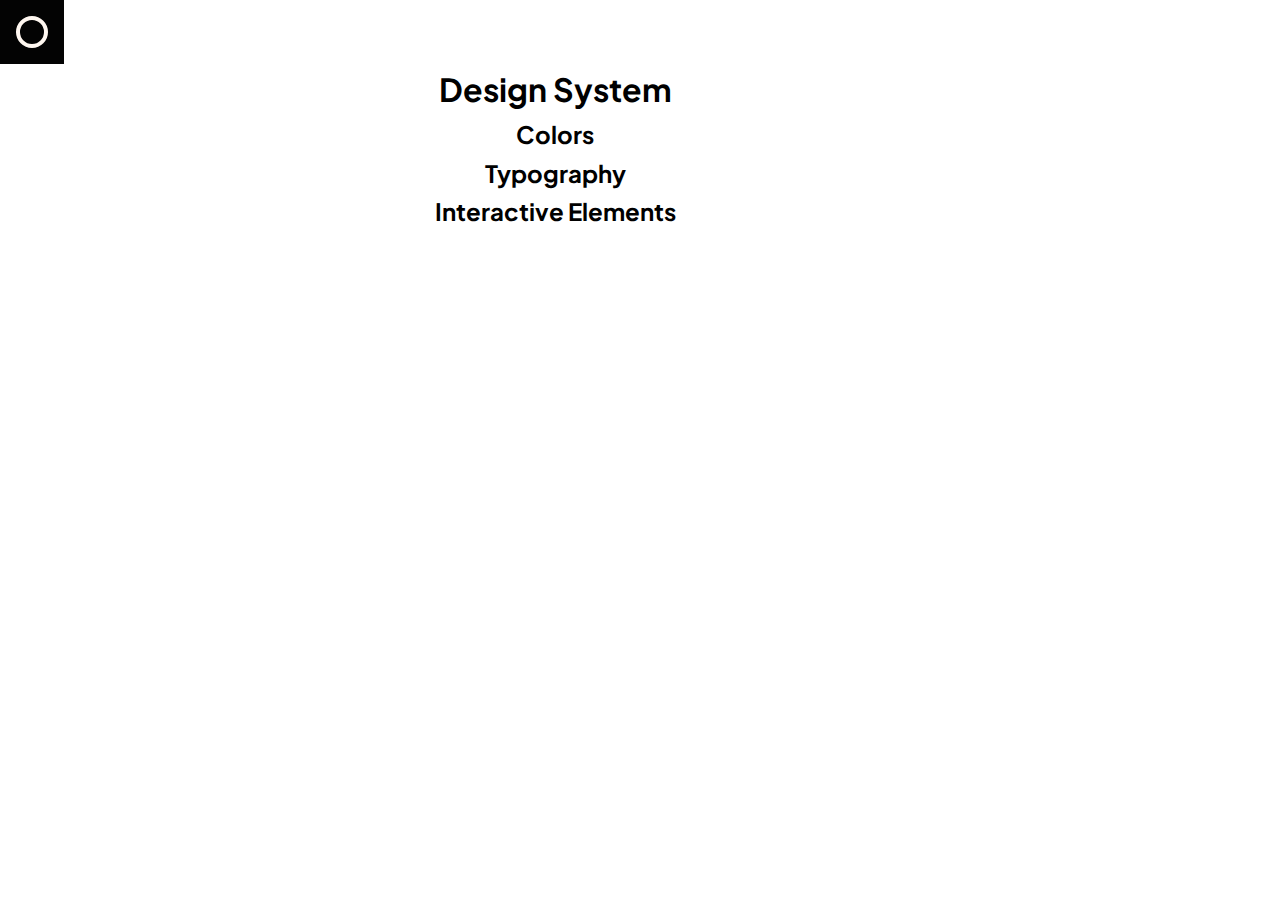
==== design-system.html @ c3f362d5 "Add design system file, beging general styles and typography" ====
<!DOCTYPE html>
<html lang="en">
<head>
  <meta charset="UTF-8">
  <meta http-equiv="X-UA-Compatible" content="IE=edge">
  <meta name="viewport" content="width=device-width, initial-scale=1.0">
  <title>Design System | Single Page Portfolio</title>
  <link rel="preconnect" href="https://fonts.googleapis.com">
  <link rel="preconnect" href="https://fonts.gstatic.com" crossorigin>
  <link href="https://fonts.googleapis.com/css2?family=Plus+Jakarta+Sans:wght@500;700&display=swap" rel="stylesheet"> 
  <link rel="stylesheet" href="./css/styles.css">
</head>
<body>
  <header>
    <div class="wrapper">
      <img src="./assets/logo.svg" alt="logo" class="logo">
      <h1>Design System</h1>
    </div>
  </header>

  <main>
    <div class="wrapper">
      <section>
        <h2>Colors</h2>
        <div class="colors-grid">
          <div class="color"></div>
          <div class="color"></div>
          <div class="color"></div>
          <div class="color"></div>
          <div class="color"></div>
          <div class="color"></div>
          <div class="color"></div>
          <div class="color"></div>
          <div class="color"></div>
        </div>
      </section>

      <section>
        <h2>Typography</h2>
        <div class="typography">

        </div>
      </section>

      <section>
        <h2>Interactive Elements</h2>
        <div class="interactive-grid">
          <div class="button-type"></div>
          <div class="button-type"></div>
          <div class="button-type"></div>
        </div>
      </section>

    </div>

  </main>
  
</body>
</html>
---- css/styles.css ----
/* Custom properties */
:root {
  /* fonts */
  /* font-family: 'Plus Jakarta Sans', sans-serif; */
  --ff-sans: 'Plus Jakarta Sans', sans-serif;
  /* font sizes */
  --fs-700: 5.5rem;
  --fs-650: 4rem;
  --fs-600: 2.5rem;
  --fs-550: 2rem;
  --fs-500: 1.25rem;
  /* 56px - h1 desktop */
  /* 44px - h1 tablet */
  /* 40px - h2 desktop */
  /* 36px - h1 mobile */
  /* 32px - h2 tablet */
  /* 26px - h2 mobile */
  /* 24px - service cards - mobile/tablet/desktop */
  /* body (18px, tablet/desktop */
  --fs-450: 1.125rem;
  /* body (16px, mobile) */
  --fs-400: 1rem;
  /* 14px - buttons - mobile */
  /* font weights */
  --fw-700: 700;
  --fw-500: 500;

  /* colors */
  --clr-aqua: #66E2DC;
  --clr-orange: #FA7453;
  --clr-yellow: #FFB964;
  --clr-soft-white: #FCFAF9;
  --clr-black: #191826;
}

/*
  ************* RESET *****************************
  Josh's Custom CSS Reset
  https://www.joshwcomeau.com/css/custom-css-reset/
  *************************************************
*/
*,
*::before,
*::after {
  box-sizing: border-box;
}
* {
  margin: 0;
}
html,
body {
  height: 100%;
}
body {
  line-height: 1.5;
  -webkit-font-smoothing: antialiased;
}
img,
picture,
video,
canvas,
svg {
  display: block;
  max-width: 100%;
}
input,
button,
textarea,
select {
  font: inherit;
}
p,
h1,
h2,
h3,
h4,
h5,
h6 {
  overflow-wrap: break-word;
}
#root,
#__next {
  isolation: isolate;
}

/* Utility Classes */
.grid {
  display: grid;
}

.flex {
  display: flex;
}

.wrapper {
  max-width: 1110px;
}
/* for screen-readers only */
.sr-only {
  position: absolute;
  width: 1px;
  height: 1px;
  padding: 0;
  margin: -1px;
  overflow: hidden;
  clip: rect(0, 0, 0, 0);
  white-space: nowrap;
  border: 0;
}

/* General Styles */
body {
  min-height: 100vh;
  display: grid;
  grid-template-rows: auto 1fr auto;
  font-family: var(--ff-sans);
  font-size: var(--fs-400);
  font-weight: var(--fw-500);
  line-height: 1.6;
  text-align: center;

  background-color: var(--clr-white);
  color: var(--clr-dark-body);
}
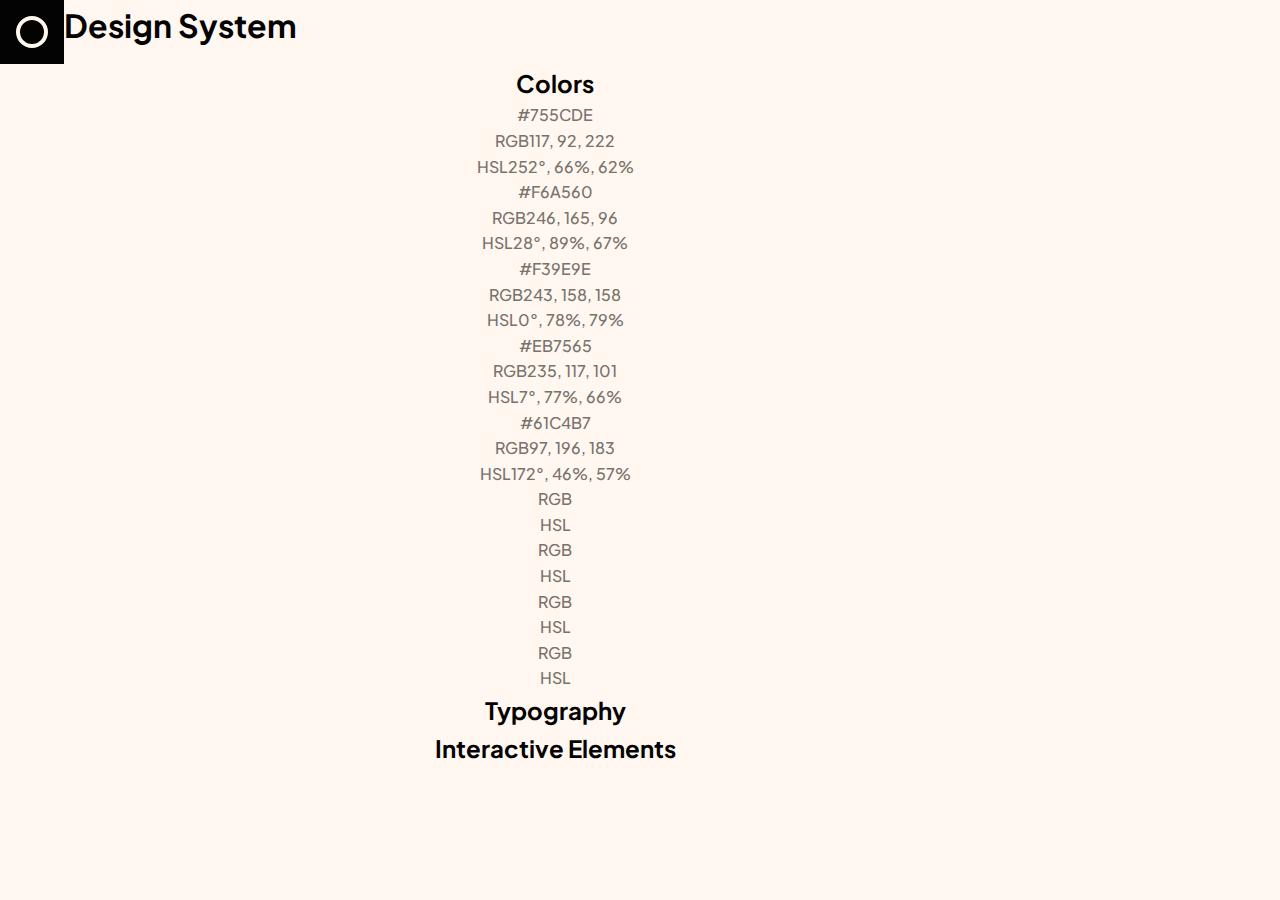
==== commit 40080e51: "Add additional custom properties, design system markup" ====
--- a/design-system.html
+++ b/design-system.html
@@ -12,26 +12,89 @@
 </head>
 <body>
   <header>
-    <div class="wrapper">
+    <div class="container flex">
       <img src="./assets/logo.svg" alt="logo" class="logo">
       <h1>Design System</h1>
     </div>
   </header>
 
   <main>
-    <div class="wrapper">
+    <div class="container">
+
       <section>
         <h2>Colors</h2>
-        <div class="colors-grid">
-          <div class="color"></div>
-          <div class="color"></div>
-          <div class="color"></div>
-          <div class="color"></div>
-          <div class="color"></div>
-          <div class="color"></div>
-          <div class="color"></div>
-          <div class="color"></div>
-          <div class="color"></div>
+
+        <div class="colors-grid grid">
+
+          <div class="color">
+            <div class="color-block blug-bg">#755CDE</div>
+            <div class="color-alt-formats">
+              <p><span>RGB</span><span>117, 92, 222</span></p>
+              <p><span>HSL</span><span></span>252°, 66%, 62%</p>
+            </div>
+          </div>
+          <div class="color">
+            <div class="color-block yellow-bg">#F6A560</div>
+            <div class="color-alt-formats">
+              <p><span>RGB</span><span>246, 165, 96</span></p>
+              <p><span>HSL</span><span>28°, 89%, 67%</span></p>
+            </div>
+          </div>
+          <div class="color">
+            <div class="color-block pink-bg">#F39E9E</div>
+            <div class="color-alt-formats">
+              <p><span>RGB</span><span>243, 158, 158</span></p>
+              <p><span>HSL</span><span>0°, 78%, 79%</span></p>
+            </div>
+          </div>
+          <div class="color">
+            <div class="color-block red-bg">#EB7565</div>
+            <div class="color-alt-formats">
+              <p><span>RGB</span><span>235, 117, 101</span></p>
+              <p><span>HSL</span><span>7°, 77%, 66%</span></p>
+            </div>
+          </div>
+          <!-- Cyan -->
+          <div class="color">
+            <div class="color-block cyan-bg">#61C4B7</div>
+            <div class="color-alt-formats">
+              <p><span>RGB</span><span>97, 196, 183</span></p>
+              <p><span>HSL</span><span>172°, 46%, 57%</span></p>
+            </div>
+          </div>
+          <!-- Purple -->
+          <div class="color">
+            <div class="color-block purple-bg"></div>
+            <div class="color-alt-formats">
+              <p><span>RGB</span><span></span></p>
+              <p><span>HSL</span><span></span></p>
+            </div>
+          </div>
+          <!-- Black -->
+          <div class="color black-bg">
+            <div class="color-block black-bg"></div>
+            <div class="color-alt-formats">
+              <p><span>RGB</span><span></span></p>
+              <p><span>HSL</span><span></span></p>
+            </div>
+          </div>
+          <!-- Brown -->
+          <div class="color">
+            <div class="color-block brown-bg"></div>
+            <div class="color-alt-formats">
+              <p><span>RGB</span><span></span></p>
+              <p><span>HSL</span><span></span></p>
+            </div>
+          </div>
+          <!-- Cream -->
+          <div class="color">
+            <div class="color-block cream-bg"></div>
+            <div class="color-alt-formats">
+              <p><span>RGB</span><span></span></p>
+              <p><span>HSL</span><span></span></p>
+            </div>
+          </div>
+
         </div>
       </section>
 
--- a/css/styles.css
+++ b/css/styles.css
@@ -2,36 +2,46 @@
 :root {
   /* fonts */
   /* font-family: 'Plus Jakarta Sans', sans-serif; */
-  --ff-sans: 'Plus Jakarta Sans', sans-serif;
-  /* font sizes */
-  --fs-700: 5.5rem;
-  --fs-650: 4rem;
-  --fs-600: 2.5rem;
-  --fs-550: 2rem;
-  --fs-500: 1.25rem;
-  /* 56px - h1 desktop */
-  /* 44px - h1 tablet */
-  /* 40px - h2 desktop */
-  /* 36px - h1 mobile */
-  /* 32px - h2 tablet */
-  /* 26px - h2 mobile */
-  /* 24px - service cards - mobile/tablet/desktop */
+  --ff-sans: 'Plus Jakarta Sans', Arial, sans-serif;
+  /* font sizes *****************/
+  /* ************************** */
+  /* 56px / 3.5rem - h1 desktop */
+  --fs-800: 3.5rem;
+  /* 44px / 2.75rem - h1 tablet */
+  --fs-750: 2.75rem;
+  /* 40px / 2.5rem - h2 desktop */
+  --fs-700: 2.5rem;
+  /* 36px / 2.25rem - h1 mobile */
+  --fs-650: 2.25rem;
+  /* 32px / 2rem - h2 tablet */
+  --fs-600: 2rem;
+  /* 26px / 1.625rem - h2 mobile */
+  --fs-550: 1.625rem;
+  /* 24px / 1.5rem - service cards - mobile/tablet/desktop */
+  --fs-500: 1.5rem;
   /* body (18px, tablet/desktop */
   --fs-450: 1.125rem;
   /* body (16px, mobile) */
   --fs-400: 1rem;
   /* 14px - buttons - mobile */
+
   /* font weights */
   --fw-700: 700;
   --fw-500: 500;
 
   /* colors */
-  --clr-aqua: #66E2DC;
-  --clr-orange: #FA7453;
-  --clr-yellow: #FFB964;
-  --clr-soft-white: #FCFAF9;
-  --clr-black: #191826;
+  --clr-galactic-blue: hsla(252, 66%, 62%, 1);
+  --clr-summer-yellow: hsla(28, 89%, 67%, 1);
+  --clr-pink: hsla(0, 79%, 79%, 1);
+  --clr-light-red: hsla(7, 77%, 66%, 1);
+  --clr-cyan: hsla(172, 46%, 57%, 1);
+  --clr-dark-purple: hsl(314, 46%, 23%, 1);
+  --clr-black: hsla(0, 0%, 1%, 1);
+  --clr-medium-brown: hsla(30, 5%, 45%, 1);
+  --clr-light-cream: hsla(30, 100%, 97%, 1);
 }
+
+
 
 /*
   ************* RESET *****************************
@@ -92,9 +102,26 @@
   display: flex;
 }
 
-.wrapper {
+.container {
   max-width: 1110px;
 }
+
+/* color backgrounds */
+.blue-bg { background: var(--clr-galactic-blue); }
+.yellow-bg { background: var(--clr-); }
+.pink-bg { background: var(--clr-); }
+.red-bg { background: var(--clr-); }
+.cyan-bg { background: var(--clr-); }
+.purple-bg { background: var(--clr-); }
+.black-bg { background: var(--clr-); }
+.brown-bg { background: var(--clr-); }
+.cream-bg { 
+  background: var(--clr-); 
+  color: var(--clr-medium-brown);
+}
+
+
+
 /* for screen-readers only */
 .sr-only {
   position: absolute;
@@ -119,6 +146,13 @@
   line-height: 1.6;
   text-align: center;
 
-  background-color: var(--clr-white);
-  color: var(--clr-dark-body);
-}+  background-color: var(--clr-light-cream);
+  color: var(--clr-medium-brown);
+}
+
+h1, h2, h3 {
+  color: var(--clr-black);
+}
+
+
+/* Design System-specific Styles */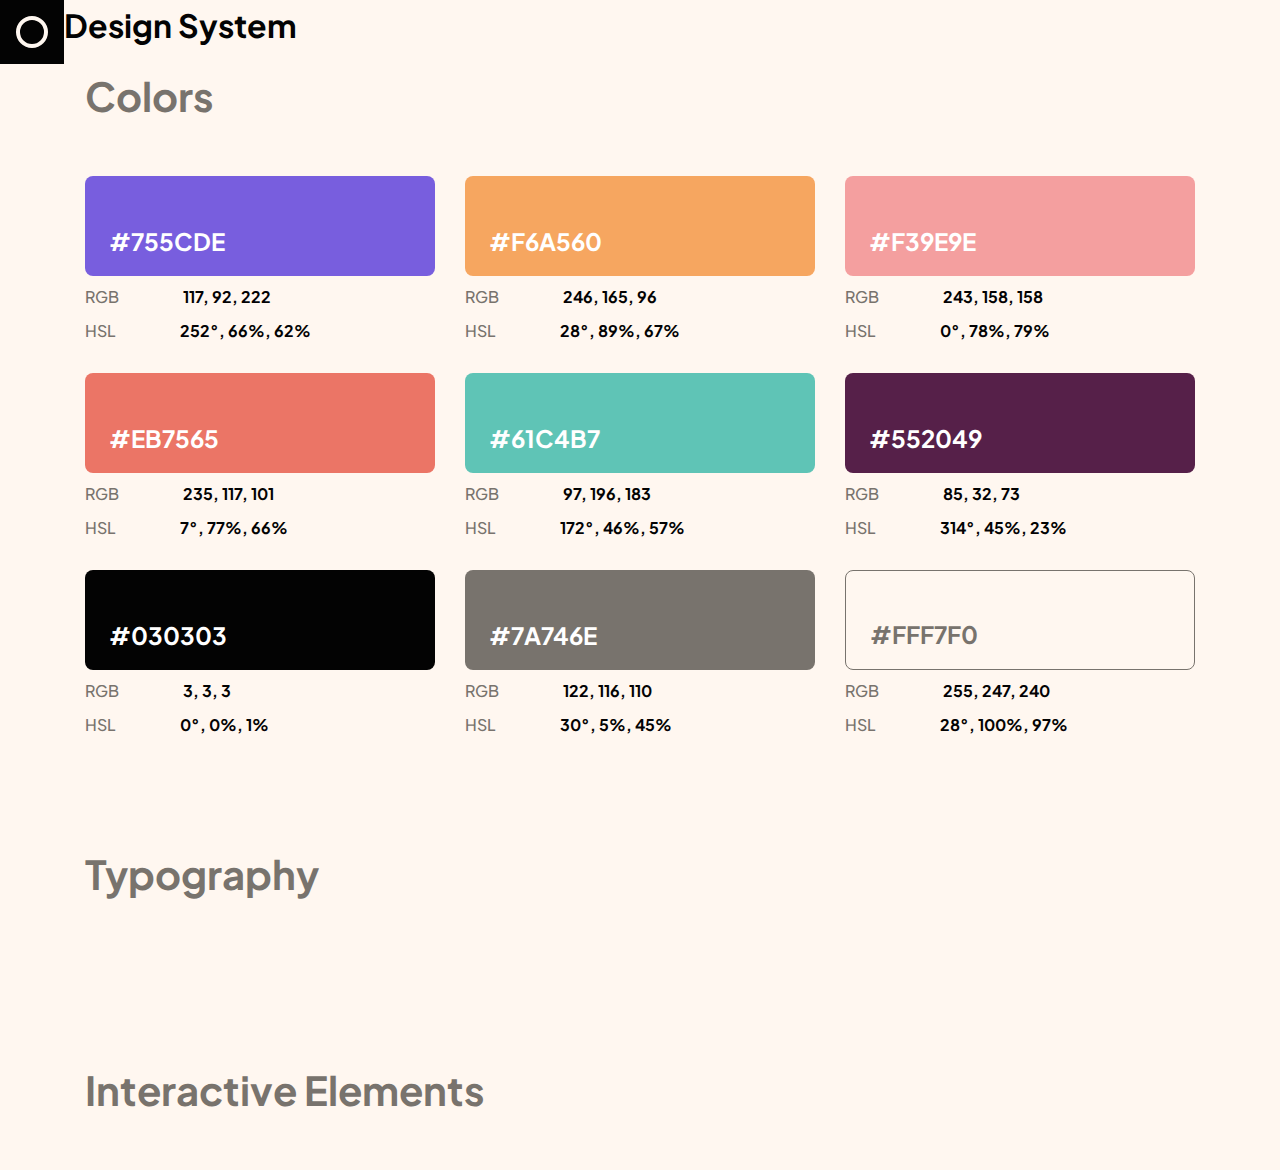
==== commit 2696d3f0: "Add colors section and styles to design system" ====
--- a/design-system.html
+++ b/design-system.html
@@ -19,7 +19,7 @@
   </header>
 
   <main>
-    <div class="container">
+    <div class="container design-container grid">
 
       <section>
         <h2>Colors</h2>
@@ -27,71 +27,89 @@
         <div class="colors-grid grid">
 
           <div class="color">
-            <div class="color-block blug-bg">#755CDE</div>
+            <div class="color-block blue-bg white-text fs-500 fw-700">
+              <span>#755CDE</span>
+            </div>
             <div class="color-alt-formats">
-              <p><span>RGB</span><span>117, 92, 222</span></p>
-              <p><span>HSL</span><span></span>252°, 66%, 62%</p>
+              <p><span class="clr-format brown-text">RGB</span><span class="black-text fw-700">117, 92, 222</span></p>
+              <p><span class="clr-format brown-text">HSL</span><span  class="black-text fw-700">252°, 66%, 62%</span></p>
             </div>
           </div>
           <div class="color">
-            <div class="color-block yellow-bg">#F6A560</div>
+            <div class="color-block yellow-bg white-text fs-500 fw-700">
+              <span>#F6A560</span>
+            </div>
             <div class="color-alt-formats">
-              <p><span>RGB</span><span>246, 165, 96</span></p>
-              <p><span>HSL</span><span>28°, 89%, 67%</span></p>
+              <p><span class="clr-format brown-text">RGB</span><span class="black-text fw-700">246, 165, 96</span></p>
+              <p><span class="clr-format brown-text">HSL</span><span class="black-text fw-700">28°, 89%, 67%</span></p>
             </div>
           </div>
           <div class="color">
-            <div class="color-block pink-bg">#F39E9E</div>
+            <div class="color-block pink-bg white-text fs-500 fw-700">
+              <span>#F39E9E</span>
+            </div>
             <div class="color-alt-formats">
-              <p><span>RGB</span><span>243, 158, 158</span></p>
-              <p><span>HSL</span><span>0°, 78%, 79%</span></p>
+              <p><span class="clr-format brown-text">RGB</span><span class="black-text fw-700">243, 158, 158</span></p>
+              <p><span class="clr-format brown-text">HSL</span><span class="black-text fw-700">0°, 78%, 79%</span></p>
             </div>
           </div>
           <div class="color">
-            <div class="color-block red-bg">#EB7565</div>
+            <div class="color-block red-bg white-text fs-500 fw-700">
+              <span>#EB7565</span>
+            </div>
             <div class="color-alt-formats">
-              <p><span>RGB</span><span>235, 117, 101</span></p>
-              <p><span>HSL</span><span>7°, 77%, 66%</span></p>
+              <p><span class="clr-format brown-text">RGB</span><span class="black-text fw-700">235, 117, 101</span></p>
+              <p><span class="clr-format brown-text">HSL</span><span class="black-text fw-700">7°, 77%, 66%</span></p>
             </div>
           </div>
           <!-- Cyan -->
           <div class="color">
-            <div class="color-block cyan-bg">#61C4B7</div>
+            <div class="color-block cyan-bg white-text fs-500 fw-700">
+              <span>#61C4B7</span>
+            </div>
             <div class="color-alt-formats">
-              <p><span>RGB</span><span>97, 196, 183</span></p>
-              <p><span>HSL</span><span>172°, 46%, 57%</span></p>
+              <p><span class="clr-format brown-text">RGB</span><span class="black-text fw-700">97, 196, 183</span></p>
+              <p><span class="clr-format brown-text">HSL</span><span class="black-text fw-700">172°, 46%, 57%</span></p>
             </div>
           </div>
           <!-- Purple -->
           <div class="color">
-            <div class="color-block purple-bg"></div>
+            <div class="color-block purple-bg white-text fs-500 fw-700">
+              <span>#552049</span>
+            </div>
             <div class="color-alt-formats">
-              <p><span>RGB</span><span></span></p>
-              <p><span>HSL</span><span></span></p>
+              <p><span class="clr-format">RGB</span><span class="black-text fw-700">85, 32, 73</span></p>
+              <p><span class="clr-format">HSL</span><span class="black-text fw-700">314°, 45%, 23%</span></p>
             </div>
           </div>
           <!-- Black -->
-          <div class="color black-bg">
-            <div class="color-block black-bg"></div>
+          <div class="color">
+            <div class="color-block black-bg white-text fs-500 fw-700">
+              <span>#030303</span>
+            </div>
             <div class="color-alt-formats">
-              <p><span>RGB</span><span></span></p>
-              <p><span>HSL</span><span></span></p>
+              <p><span class="clr-format">RGB</span><span class="black-text fw-700">3, 3, 3</span></p>
+              <p><span class="clr-format">HSL</span><span class="black-text fw-700">0°, 0%, 1%</span></p>
             </div>
           </div>
           <!-- Brown -->
           <div class="color">
-            <div class="color-block brown-bg"></div>
+            <div class="color-block brown-bg white-text fs-500 fw-700">
+              <span>#7A746E</span>
+            </div>
             <div class="color-alt-formats">
-              <p><span>RGB</span><span></span></p>
-              <p><span>HSL</span><span></span></p>
+              <p><span class="clr-format">RGB</span><span class="black-text fw-700">122, 116, 110</span></p>
+              <p><span class="clr-format">HSL</span><span class="black-text fw-700">30°, 5%, 45%</span></p>
             </div>
           </div>
           <!-- Cream -->
           <div class="color">
-            <div class="color-block cream-bg"></div>
+            <div class="color-block cream-bg fs-500 fw-700">
+              <span>#FFF7F0</span>
+            </div>
             <div class="color-alt-formats">
-              <p><span>RGB</span><span></span></p>
-              <p><span>HSL</span><span></span></p>
+              <p><span class="clr-format">RGB</span><span class="black-text fw-700">255, 247, 240</span></p>
+              <p><span class="clr-format">HSL</span><span class="black-text fw-700">28°, 100%, 97%</span></p>
             </div>
           </div>
 
--- a/css/styles.css
+++ b/css/styles.css
@@ -39,6 +39,8 @@
   --clr-black: hsla(0, 0%, 1%, 1);
   --clr-medium-brown: hsla(30, 5%, 45%, 1);
   --clr-light-cream: hsla(30, 100%, 97%, 1);
+  --clr-white: hsla(0, 0%, 100%, 1);
+
 }
 
 
@@ -108,19 +110,34 @@
 
 /* color backgrounds */
 .blue-bg { background: var(--clr-galactic-blue); }
-.yellow-bg { background: var(--clr-); }
-.pink-bg { background: var(--clr-); }
-.red-bg { background: var(--clr-); }
-.cyan-bg { background: var(--clr-); }
-.purple-bg { background: var(--clr-); }
-.black-bg { background: var(--clr-); }
-.brown-bg { background: var(--clr-); }
-.cream-bg { 
-  background: var(--clr-); 
-  color: var(--clr-medium-brown);
-}
-
-
+.yellow-bg { background: var(--clr-summer-yellow); }
+.pink-bg { background: var(--clr-pink); }
+.red-bg { background: var(--clr-light-red); }
+.cyan-bg { background: var(--clr-cyan); }
+.purple-bg { background: var(--clr-dark-purple); }
+.black-bg { background: var(--clr-black); }
+.brown-bg { background: var(--clr-medium-brown); }
+.cream-bg { background: var(--clr-light-cream); }
+/* colors */
+.black-text { color: var(--clr-black); }
+.brown-text { color: var(--clr-medium-brown); }
+.white-text { color: var(--clr-white); }
+.red-text { color: var(--clr-light-red); }
+
+/* font sizes */
+.fs-800 { font-size: var(--fs-800); }
+.fs-750 { font-size: var(--fs-750); }
+.fs-700 { font-size: var(--fs-700); }
+.fs-650 { font-size: var(--fs-650); }
+.fs-600 { font-size: var(--fs-600); }
+.fs-550 { font-size: var(--fs-550); }
+.fs-500 { font-size: var(--fs-500); }
+.fs-450 { font-size: var(--fs-450); }
+.fs-400 { font-size: var(--fs-400); }
+
+/* font weights */
+.fw-700 { font-weight: var(--fw-700); }
+.fw-500 { font-weight: var(--fw-500); }
 
 /* for screen-readers only */
 .sr-only {
@@ -155,4 +172,49 @@
 }
 
 
-/* Design System-specific Styles */+/* Design System-specific Styles */
+
+.design-container {
+  margin-inline: auto;
+  text-align: left;
+  gap: 6.5rem;
+}
+
+
+.design-container h2 {
+  margin-bottom: 3rem;
+  font-size: var(--fs-700);
+  font-weight: var(--fw-700);
+  color: var(--clr-medium-brown);
+}
+
+.colors-grid {
+  grid-template-columns: repeat(auto-fit, minmax(24ch, 1fr));
+  gap: 1.875rem;
+}
+
+.color-block {
+  width: 350px;
+  height: 100px;
+  border-radius: 8px;
+  display: flex;
+  flex-direction: row;
+  align-items: end;
+  padding-left: 24px;
+  padding-bottom: 16px;
+}
+
+.color:last-child > .color-block {
+  border: 1px solid var(--clr-medium-brown);
+}
+
+.color-alt-formats {
+  margin-top: .5rem;
+  display: flex;
+  flex-direction: column;
+  gap: .5rem;
+}
+
+.clr-format {
+  margin-right: 4rem;
+}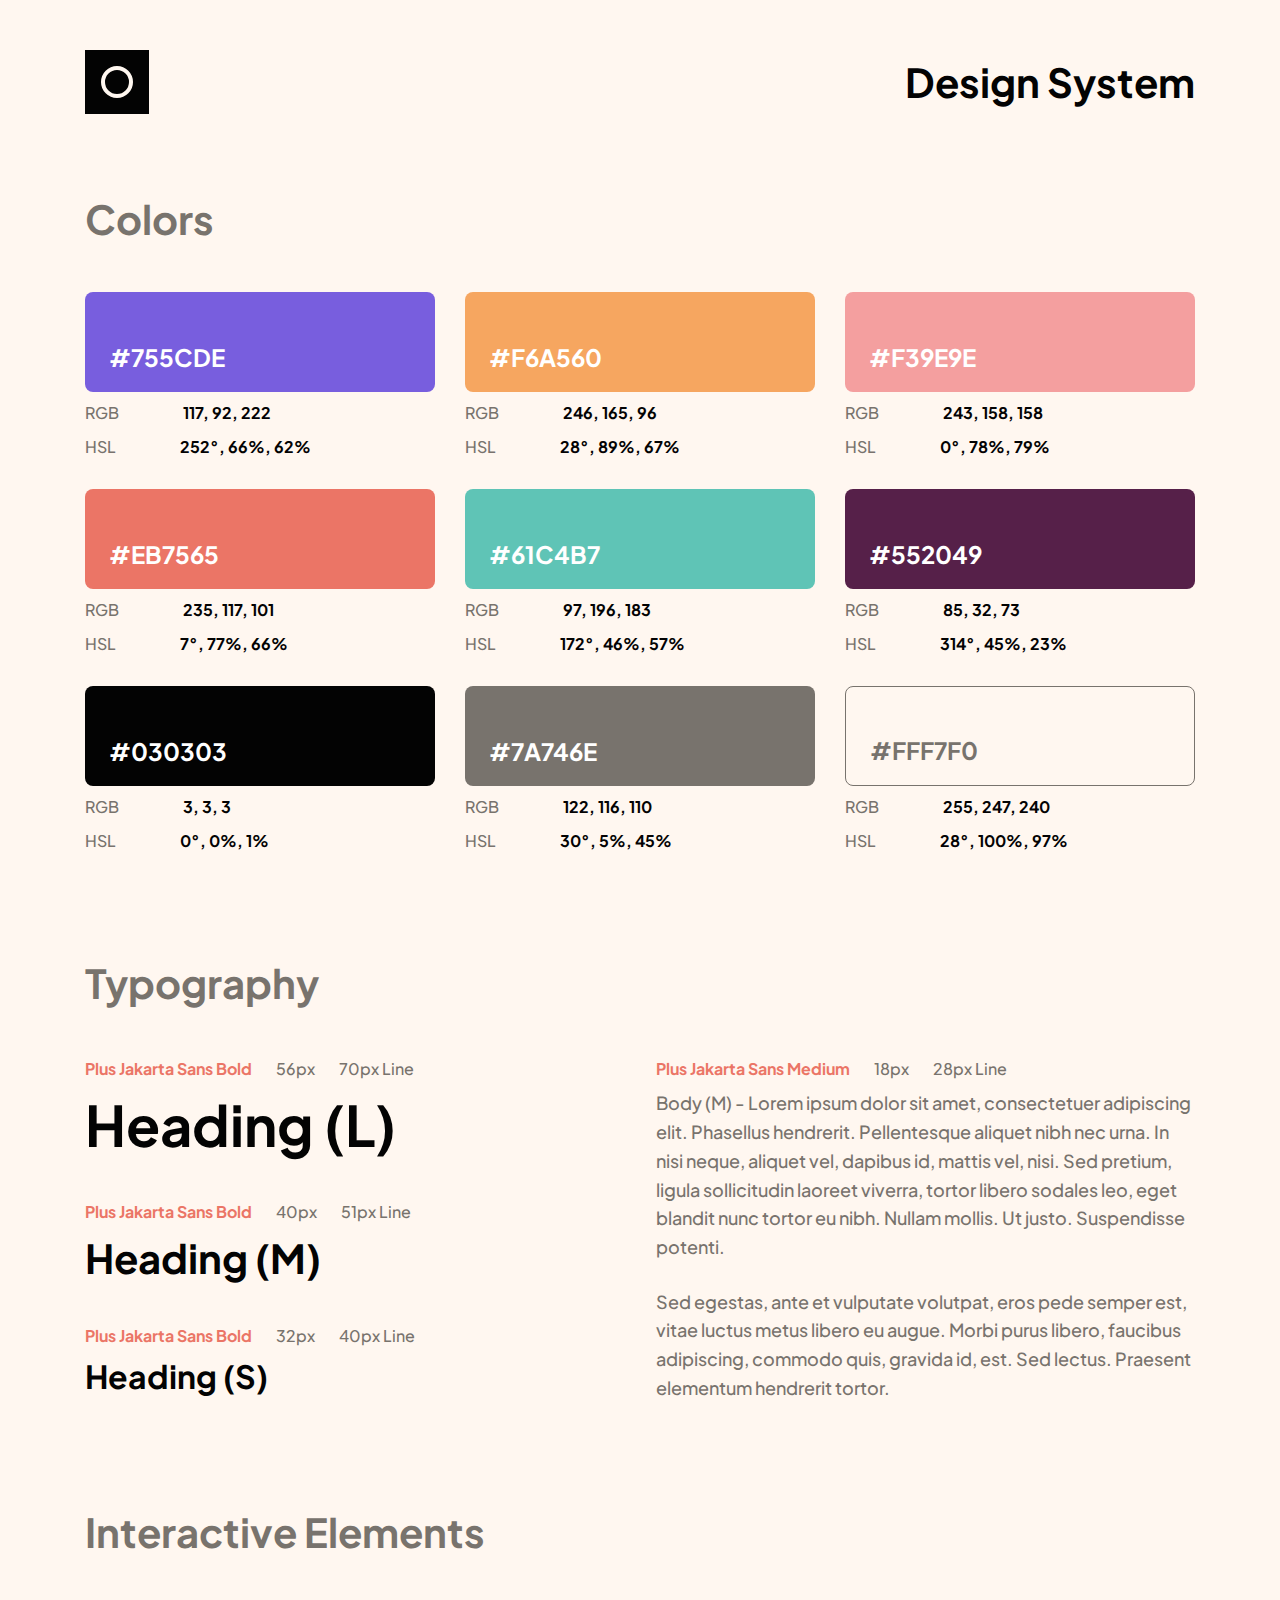
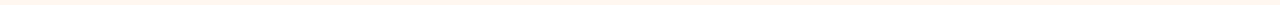
==== commit 095fcd74: "Add header and typography styles to design system" ====
--- a/design-system.html
+++ b/design-system.html
@@ -10,22 +10,20 @@
   <link href="https://fonts.googleapis.com/css2?family=Plus+Jakarta+Sans:wght@500;700&display=swap" rel="stylesheet"> 
   <link rel="stylesheet" href="./css/styles.css">
 </head>
-<body>
-  <header>
+<body class="design-body">
+  <header class="header">
     <div class="container flex">
       <img src="./assets/logo.svg" alt="logo" class="logo">
       <h1>Design System</h1>
     </div>
   </header>
 
-  <main>
+  <main class="design-main">
     <div class="container design-container grid">
-
+      <!-- Color Styles -->
       <section>
-        <h2>Colors</h2>
-
-        <div class="colors-grid grid">
-
+        <h2 class="design-heading">Colors</h2>
+        <div class="colors-container">
           <div class="color">
             <div class="color-block blue-bg white-text fs-500 fw-700">
               <span>#755CDE</span>
@@ -112,19 +110,53 @@
               <p><span class="clr-format">HSL</span><span class="black-text fw-700">28°, 100%, 97%</span></p>
             </div>
           </div>
+        </div>
+      </section>
+
+      <!-- Typography Styles -->
+      <section>
+        <h2 class="design-heading">Typography</h2>
+
+        <div class="typography-container flex">
+
+          <div class="text-type heading-text">
+            <div class="text-style">
+              <div class="text-style-details">
+                <span>Plus Jakarta Sans Bold</span><span>56px</span><span>70px Line</span>
+              </div>
+              <h1 class="fs-800">Heading (L)</h1>
+            </div>
+            <div class="text-style">
+              <div class="text-style-details">
+                <span>Plus Jakarta Sans Bold</span><span>40px</span><span>51px Line</span>
+              </div>
+              <h2 class="fs-700">Heading (M)</h2>
+            </div>
+            <div class="text-style">
+              <div class="text-style-details">
+                <span>Plus Jakarta Sans Bold</span><span>32px</span><span>40px Line</span>
+              </div>
+              <h3 class="fs-600">Heading (S)</h3>
+            </div>
+          </div>
+
+          <div class="text-type body-text">
+            <div class="text-style">
+              <div class="text-style-details">
+                <span>Plus Jakarta Sans Medium</span><span>18px</span><span>28px Line</span>
+              </div>
+              <p class="fs-450">Body (M) - Lorem ipsum dolor sit amet, consectetuer adipiscing elit. Phasellus hendrerit. Pellentesque aliquet nibh nec urna. In nisi neque, aliquet vel, dapibus id, mattis vel, nisi. Sed pretium, ligula sollicitudin laoreet viverra, tortor libero sodales leo, eget blandit nunc tortor eu nibh. Nullam mollis. Ut justo. Suspendisse potenti.</p>
+              <br>
+              <p class="fs-450">Sed egestas, ante et vulputate volutpat, eros pede semper est, vitae luctus metus libero eu augue. Morbi purus libero, faucibus adipiscing, commodo quis, gravida id, est. Sed lectus. Praesent elementum hendrerit tortor.</p>
+            </div>
+          </div>
 
         </div>
       </section>
 
+      <!-- Button Styles -->
       <section>
-        <h2>Typography</h2>
-        <div class="typography">
-
-        </div>
-      </section>
-
-      <section>
-        <h2>Interactive Elements</h2>
+        <h2 class="design-heading">Interactive Elements</h2>
         <div class="interactive-grid">
           <div class="button-type"></div>
           <div class="button-type"></div>
--- a/css/styles.css
+++ b/css/styles.css
@@ -169,45 +169,75 @@
 
 h1, h2, h3 {
   color: var(--clr-black);
+  line-height: 1.25;
+}
+
+/* Header Styles */
+.header > .container {
+  margin-top: 3.125rem;
+  margin-inline: auto;
+  justify-content: space-between;
+  align-items: center;
+}
+
+.logo {
+  width: 48px;
+  height: 48px;
+}
+
+.header h1 {
+  font-size: var(--fs-600);
 }
 
 
 /* Design System-specific Styles */
-
+.design-body {
+  padding: 0 1em;
+}
 .design-container {
+  margin-top: 5rem;
   margin-inline: auto;
   text-align: left;
   gap: 6.5rem;
 }
 
 
-.design-container h2 {
+.design-heading {
   margin-bottom: 3rem;
   font-size: var(--fs-700);
   font-weight: var(--fw-700);
   color: var(--clr-medium-brown);
 }
 
-.colors-grid {
-  grid-template-columns: repeat(auto-fit, minmax(24ch, 1fr));
+.colors-container {
+  display: flex;
+  justify-content: center;
+  flex-wrap: wrap;
   gap: 1.875rem;
 }
 
+.color {
+  min-width: 300px;
+  max-width: 350px;
+  flex: 1;
+}
+
 .color-block {
-  width: 350px;
-  height: 100px;
+  min-height: 100px;
   border-radius: 8px;
   display: flex;
   flex-direction: row;
   align-items: end;
-  padding-left: 24px;
-  padding-bottom: 16px;
 }
 
 .color:last-child > .color-block {
   border: 1px solid var(--clr-medium-brown);
 }
 
+.color-block > span {
+  margin: 0 0 1rem 1.5rem;
+}
+
 .color-alt-formats {
   margin-top: .5rem;
   display: flex;
@@ -217,4 +247,41 @@
 
 .clr-format {
   margin-right: 4rem;
+}
+
+/* Design - Typography */
+.typography-container {
+  flex-direction: column;
+  gap: 2rem;
+}
+
+.text-type {
+  display: flex;
+	flex-direction: column;
+	gap: 2.5rem;
+  flex: 1;
+}
+
+.text-style-details {
+  margin-bottom: 0.5rem;
+  display: flex;
+  gap: 1.5rem;
+}
+
+.text-style-details span:first-of-type {
+  color: var(--clr-light-red);
+  font-weight: var(--fw-700);
+}
+
+@media (min-width: 48em) {
+  .logo {
+    width: 64px;
+    height: 64px;
+  }
+  .header h1 {
+    font-size: var(--fs-700);
+  }
+  .typography-container {
+    flex-direction: row;
+  }
 }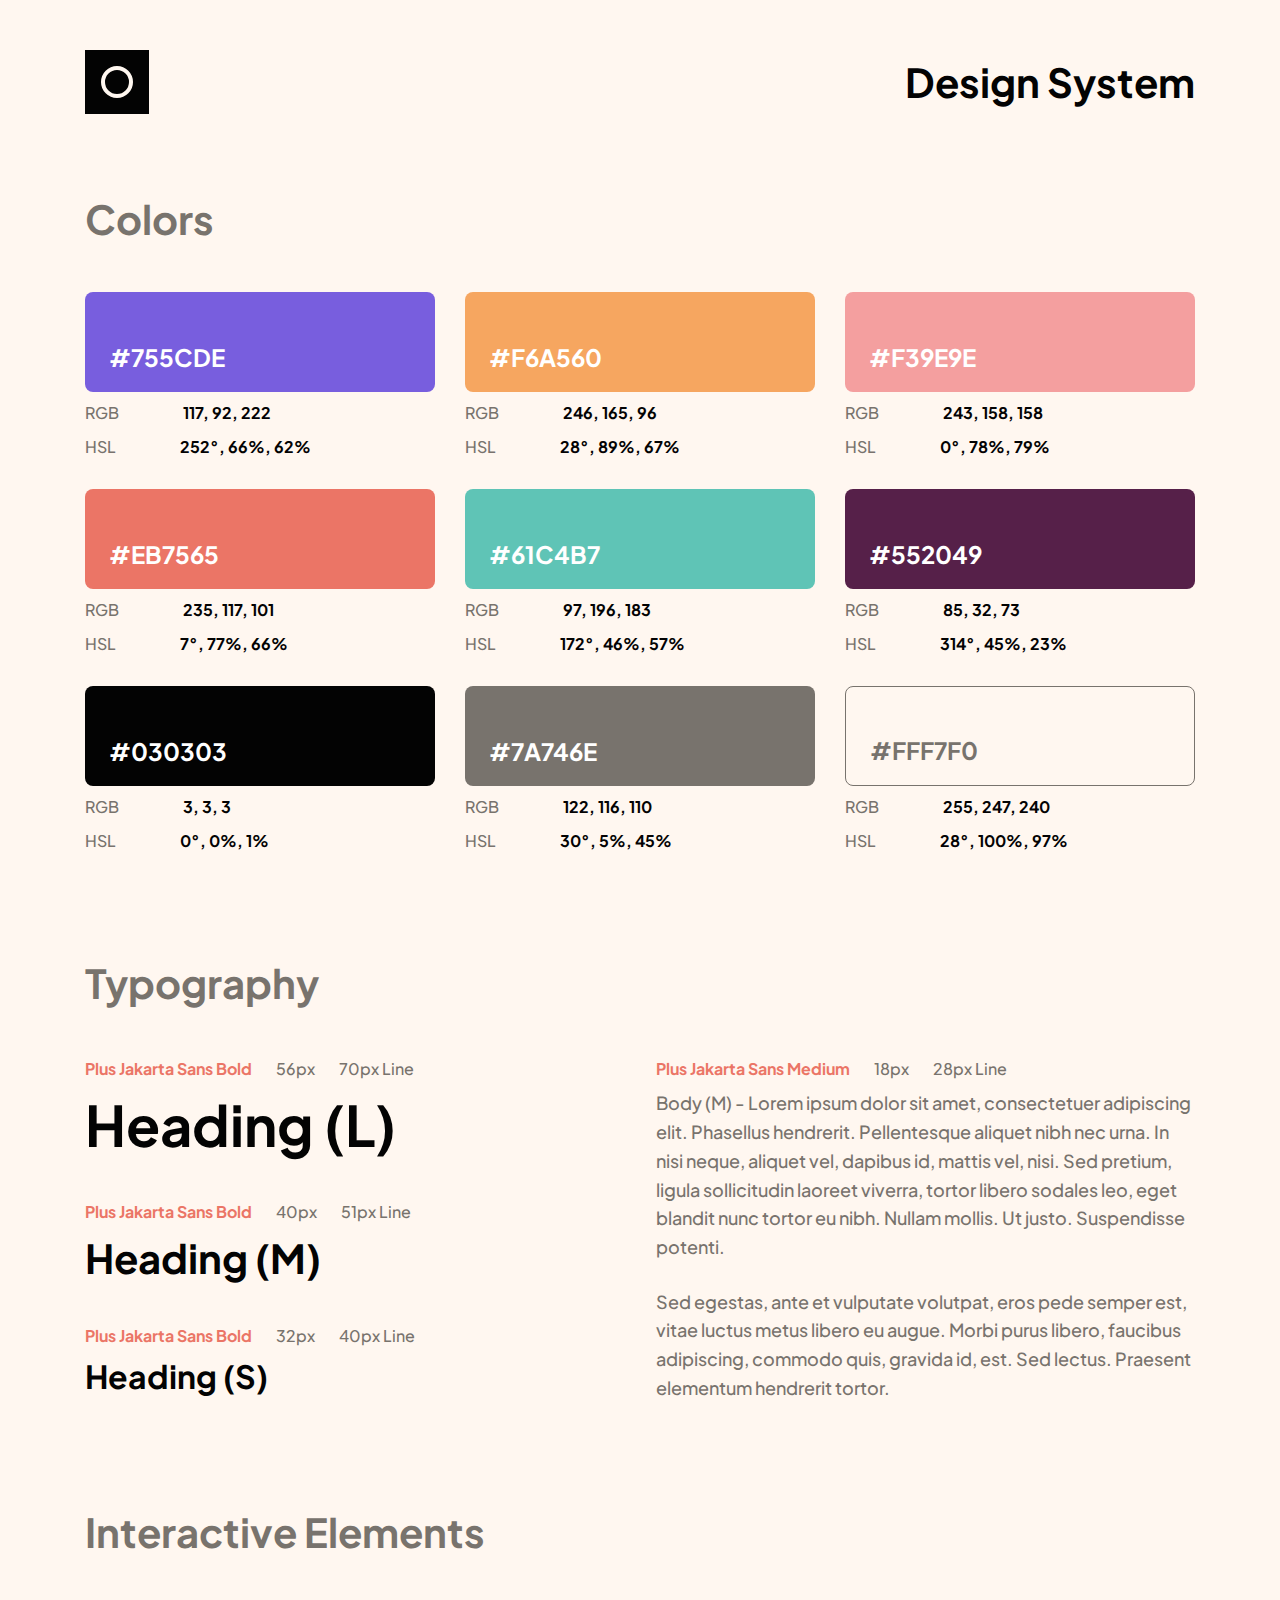
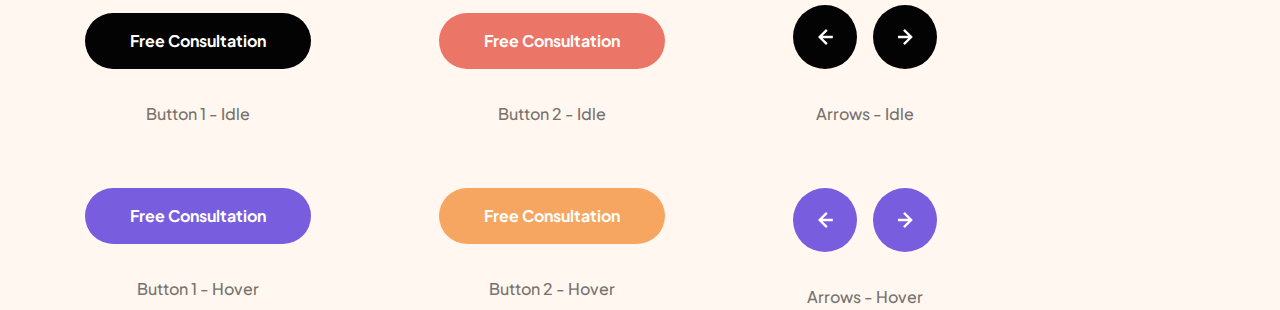
==== commit 20abf9ce: "Complete design system page, component styles" ====
--- a/design-system.html
+++ b/design-system.html
@@ -9,6 +9,7 @@
   <link rel="preconnect" href="https://fonts.gstatic.com" crossorigin>
   <link href="https://fonts.googleapis.com/css2?family=Plus+Jakarta+Sans:wght@500;700&display=swap" rel="stylesheet"> 
   <link rel="stylesheet" href="./css/styles.css">
+  <link rel="stylesheet" href="./css/design-sys.css">
 </head>
 <body class="design-body">
   <header class="header">
@@ -157,10 +158,60 @@
       <!-- Button Styles -->
       <section>
         <h2 class="design-heading">Interactive Elements</h2>
-        <div class="interactive-grid">
-          <div class="button-type"></div>
-          <div class="button-type"></div>
-          <div class="button-type"></div>
+        <div class="interactive-elements flex">
+          <!-- button max dimensions (tablet/desktop) 228px(w) 56px(h), padding: 14px 45px, border-radius 28px -->
+          <!-- button text style - font-size: 1rem, fw-700, color: white -->
+          <!-- Mobile: -->
+          <!-- button min dimensions (mobile) 176px(w) 44px(h), padding: 8px 28px-->
+          <!-- button text style - font-size: 14px, fw-700 -->
+          <div class="button-column flex">
+            <div class="button-state flex">
+              <a href="#" class="button btn-primary">Free Consultation</a>
+              <span>Button 1 - Idle</span>
+            </div>
+            <div class="button-state flex">
+              <a href="#" class="button btn-primary btn-1-hover-demo">Free Consultation</a>
+              <span>Button 1 - Hover</span>
+            </div>
+          </div>
+
+          <div class="button-column flex">
+            <div class="button-state flex">
+              <a href="#" class="button btn-alt">Free Consultation</a>
+              <span>Button 2 - Idle</span>
+            </div>
+            <div class="button-state flex">
+              <a href="#" class="button btn-alt btn-2-hover-demo">Free Consultation</a>
+              <span>Button 2 - Hover</span>
+            </div>
+
+          </div>
+          <!-- Arrrow Buttons -->
+          <div class="button-column flex">
+            <div class="button-state flex">
+              <div class="arrow-buttons flex">
+                <a href="#" class="arrow-btn arrow-left">
+                  <svg width="15" height="16" xmlns="http://www.w3.org/2000/svg"><path fill="#FFF" d="M8 0 0 8l8 8 1.687-1.687-5.121-5.12h10.241V6.807H4.566l5.121-5.12z"/></svg>
+                </a>
+                <a href="#" class="arrow-btn arrow-right">
+                  <svg width="15" height="16" xmlns="http://www.w3.org/2000/svg"><path fill="#FFF" d="m6.808 16 8-8-8-8-1.687 1.687 5.121 5.12H.001v2.386h10.241l-5.121 5.12z"/></svg>
+                </a>
+              </div>
+              <span>Arrows - Idle</span>
+            </div>
+            <div class="button-state flex">
+              <div class="arrow-buttons flex">
+                <a href="#" class="arrow-btn arrow-left arrow-demo">
+                  <svg width="15" height="16" xmlns="http://www.w3.org/2000/svg"><path fill="#FFF" d="M8 0 0 8l8 8 1.687-1.687-5.121-5.12h10.241V6.807H4.566l5.121-5.12z"/></svg>
+                </a>
+                <a href="#" class="arrow-btn arrow-right arrow-demo">
+                  <svg width="15" height="16" xmlns="http://www.w3.org/2000/svg"><path fill="#FFF" d="m6.808 16 8-8-8-8-1.687 1.687 5.121 5.12H.001v2.386h10.241l-5.121 5.12z"/></svg>
+                </a>
+              </div>
+              <span>Arrows - Hover</span>
+            </div>
+          </div>
+
         </div>
       </section>
 
--- a/css/styles.css
+++ b/css/styles.css
@@ -24,6 +24,7 @@
   /* body (16px, mobile) */
   --fs-400: 1rem;
   /* 14px - buttons - mobile */
+  --fs-350: 0.875rem;
 
   /* font weights */
   --fw-700: 700;
@@ -134,6 +135,7 @@
 .fs-500 { font-size: var(--fs-500); }
 .fs-450 { font-size: var(--fs-450); }
 .fs-400 { font-size: var(--fs-400); }
+.fs-350 { font-size: var(--fs-350); }
 
 /* font weights */
 .fw-700 { font-weight: var(--fw-700); }
@@ -152,6 +154,49 @@
   border: 0;
 }
 
+/* Components */
+
+a.button {
+  text-decoration: none;
+  display: inline-flex;
+  align-items: center;
+  justify-content: center;
+  color: var(--clr-white);
+  border-radius: 28px;
+  padding: 8px 28px;
+  font-size: var(--fs-350);
+  font-weight: var(--fw-700);
+  line-height: 2;
+}
+
+a.btn-primary { 
+  background-color: var(--clr-black);
+}
+
+a.btn-alt {
+  background-color: var(--clr-light-red);
+}
+
+/* revisit arrow button styles during carousel implementation */
+a.arrow-btn {
+  position: relative;
+  display: flex;
+  align-items: center;
+  justify-content: center;
+  height: 64px;
+  width: 64px;
+  border-radius: 50%;
+  background-color: var(--clr-black);
+}
+
+@media (min-width: 48em) {
+  a.button {
+    font-size: var(--fs-400);
+    line-height: 1.75;
+    padding: 14px 45px;
+  }
+}
+
 /* General Styles */
 body {
   min-height: 100vh;
@@ -190,98 +235,3 @@
 }
 
 
-/* Design System-specific Styles */
-.design-body {
-  padding: 0 1em;
-}
-.design-container {
-  margin-top: 5rem;
-  margin-inline: auto;
-  text-align: left;
-  gap: 6.5rem;
-}
-
-
-.design-heading {
-  margin-bottom: 3rem;
-  font-size: var(--fs-700);
-  font-weight: var(--fw-700);
-  color: var(--clr-medium-brown);
-}
-
-.colors-container {
-  display: flex;
-  justify-content: center;
-  flex-wrap: wrap;
-  gap: 1.875rem;
-}
-
-.color {
-  min-width: 300px;
-  max-width: 350px;
-  flex: 1;
-}
-
-.color-block {
-  min-height: 100px;
-  border-radius: 8px;
-  display: flex;
-  flex-direction: row;
-  align-items: end;
-}
-
-.color:last-child > .color-block {
-  border: 1px solid var(--clr-medium-brown);
-}
-
-.color-block > span {
-  margin: 0 0 1rem 1.5rem;
-}
-
-.color-alt-formats {
-  margin-top: .5rem;
-  display: flex;
-  flex-direction: column;
-  gap: .5rem;
-}
-
-.clr-format {
-  margin-right: 4rem;
-}
-
-/* Design - Typography */
-.typography-container {
-  flex-direction: column;
-  gap: 2rem;
-}
-
-.text-type {
-  display: flex;
-	flex-direction: column;
-	gap: 2.5rem;
-  flex: 1;
-}
-
-.text-style-details {
-  margin-bottom: 0.5rem;
-  display: flex;
-  gap: 1.5rem;
-}
-
-.text-style-details span:first-of-type {
-  color: var(--clr-light-red);
-  font-weight: var(--fw-700);
-}
-
-@media (min-width: 48em) {
-  .logo {
-    width: 64px;
-    height: 64px;
-  }
-  .header h1 {
-    font-size: var(--fs-700);
-  }
-  .typography-container {
-    flex-direction: row;
-  }
-}--- a/css/design-sys.css
+++ b/css/design-sys.css
@@ -0,0 +1,138 @@
+/* ============================= */
+/* Design System-specific Styles */
+/* ============================= */
+.design-body {
+  padding: 0 1em;
+}
+.design-container {
+  margin-top: 5rem;
+  margin-inline: auto;
+  text-align: left;
+  gap: 6.5rem;
+}
+
+
+.design-heading {
+  margin-bottom: 3rem;
+  font-size: var(--fs-700);
+  font-weight: var(--fw-700);
+  color: var(--clr-medium-brown);
+}
+
+.colors-container {
+  display: flex;
+  justify-content: center;
+  flex-wrap: wrap;
+  gap: 1.875rem;
+}
+
+.color {
+  min-width: 300px;
+  max-width: 350px;
+  flex: 1;
+}
+
+.color-block {
+  min-height: 100px;
+  border-radius: 8px;
+  display: flex;
+  flex-direction: row;
+  align-items: end;
+}
+
+.color:last-child > .color-block {
+  border: 1px solid var(--clr-medium-brown);
+}
+
+.color-block > span {
+  margin: 0 0 1rem 1.5rem;
+}
+
+.color-alt-formats {
+  margin-top: .5rem;
+  display: flex;
+  flex-direction: column;
+  gap: .5rem;
+}
+
+.clr-format {
+  margin-right: 4rem;
+}
+
+/* Design - Typography */
+.typography-container {
+  flex-direction: column;
+  gap: 2rem;
+}
+
+.text-type {
+  display: flex;
+	flex-direction: column;
+	gap: 2.5rem;
+  flex: 1;
+}
+
+.text-style-details {
+  margin-bottom: 0.5rem;
+  display: flex;
+  gap: 1.5rem;
+}
+
+.text-style-details span:first-of-type {
+  color: var(--clr-light-red);
+  font-weight: var(--fw-700);
+}
+
+/* Design - Interactive Elements */
+
+
+.interactive-elements {
+  gap: 4rem;
+  justify-content: center;
+  align-items: center;
+  flex-wrap: wrap;
+}
+
+.button-column {
+  flex-direction: column;
+  gap: 3.875rem;
+}
+
+.button-state {
+  flex-direction: column;
+  align-items: center;
+  gap: 2rem;
+}
+
+.btn-1-hover-demo {
+  background-color: var(--clr-galactic-blue) !important;
+}
+
+.btn-2-hover-demo {
+  background-color: var(--clr-summer-yellow) !important;
+}
+
+.arrow-buttons {
+  gap: 1rem;
+}
+
+.arrow-demo {
+  background-color: var(--clr-galactic-blue) !important;
+}
+
+@media (min-width: 48em) {
+  .logo {
+    width: 64px;
+    height: 64px;
+  }
+  .header h1 {
+    font-size: var(--fs-700);
+  }
+  .typography-container {
+    flex-direction: row;
+  }
+  .interactive-elements {
+    gap: 8rem;
+    justify-content: flex-start;
+  }
+}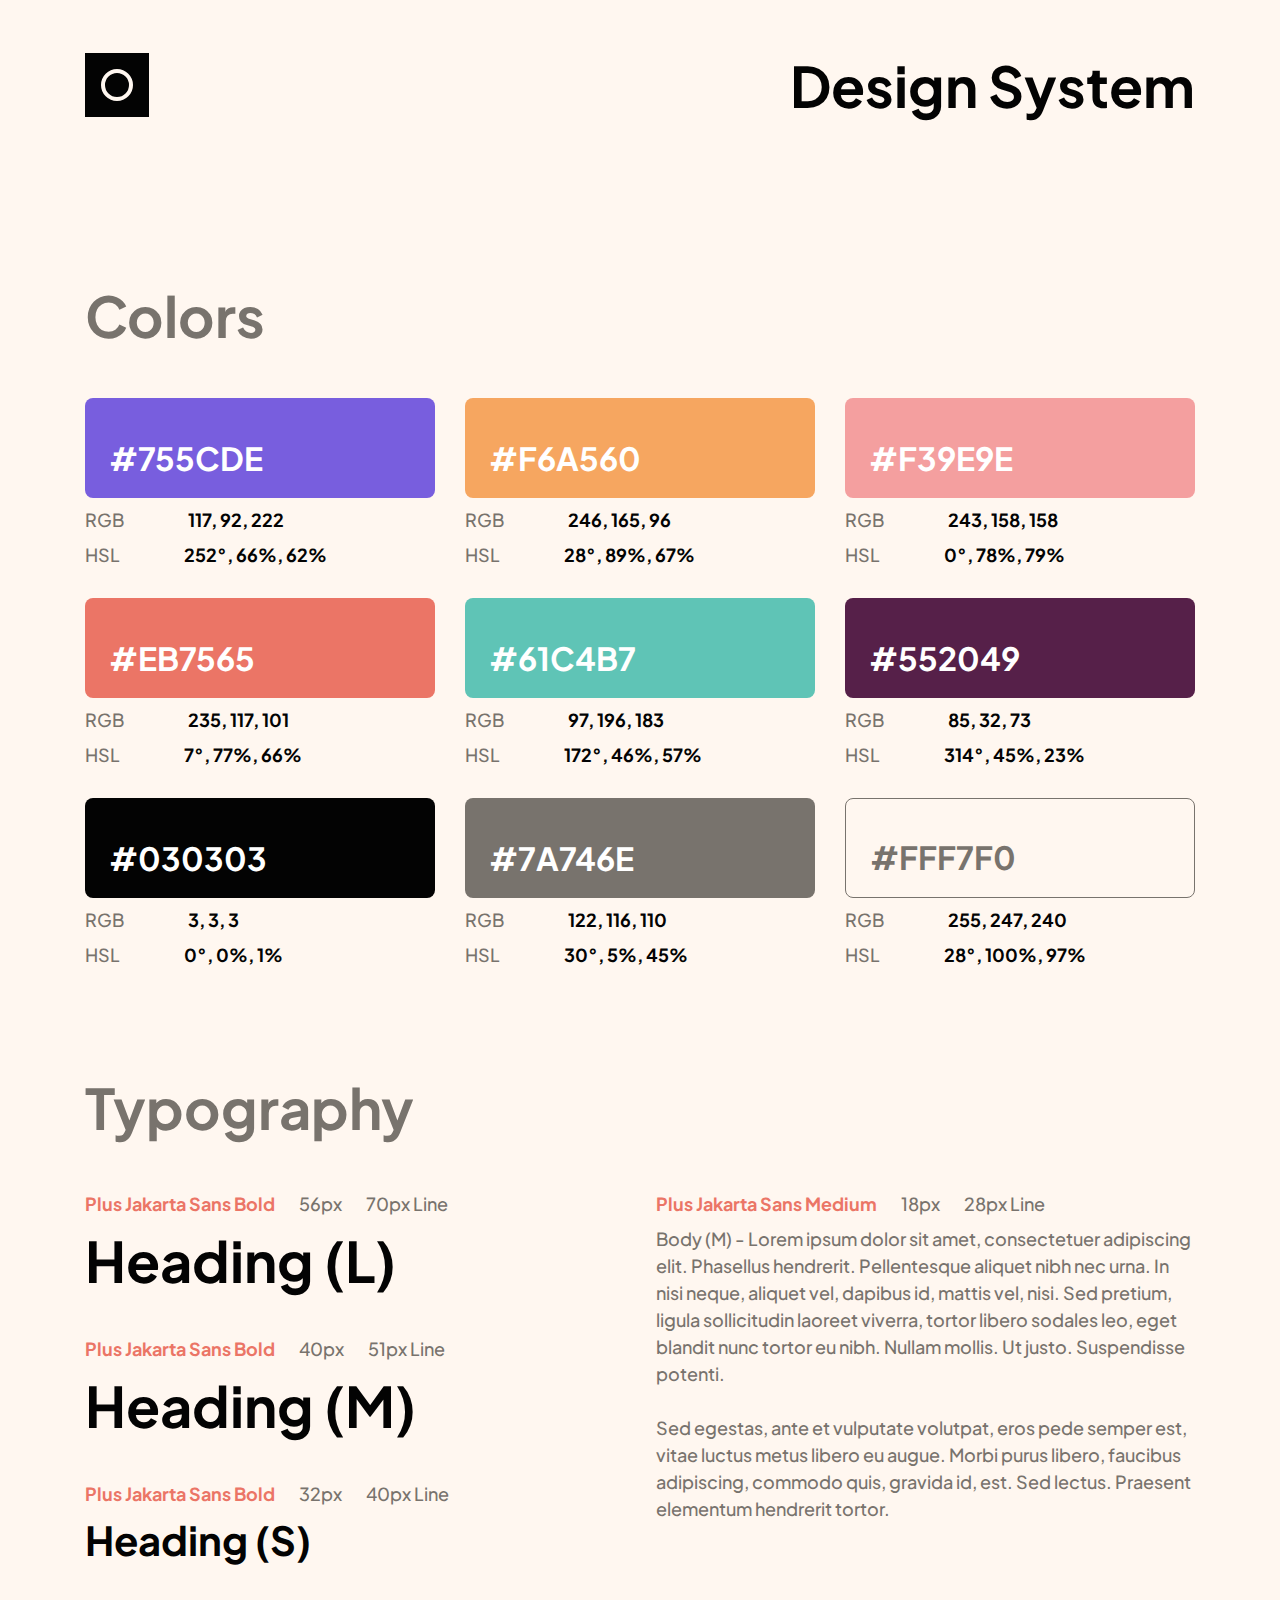
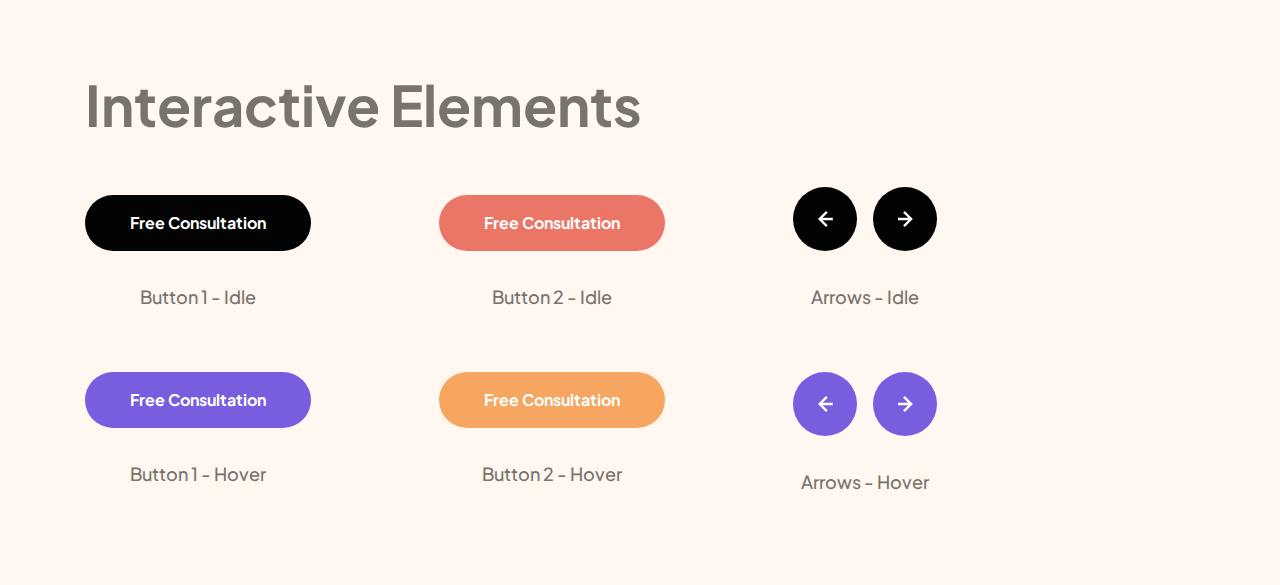
==== commit 85583d32: "General styling cleanup, updates to Readme" ====
--- a/design-system.html
+++ b/design-system.html
@@ -188,8 +188,9 @@
           </div>
           <!-- Arrrow Buttons -->
           <div class="button-column flex">
-            <div class="button-state flex">
-              <div class="arrow-buttons flex">
+            
+            <div class="button-state flex">
+              <div style="margin: 0" class="arrow-buttons flex">
                 <a href="#" class="arrow-btn arrow-left">
                   <svg width="15" height="16" xmlns="http://www.w3.org/2000/svg"><path fill="#FFF" d="M8 0 0 8l8 8 1.687-1.687-5.121-5.12h10.241V6.807H4.566l5.121-5.12z"/></svg>
                 </a>
@@ -199,8 +200,9 @@
               </div>
               <span>Arrows - Idle</span>
             </div>
-            <div class="button-state flex">
-              <div class="arrow-buttons flex">
+
+            <div class="button-state flex">
+              <div style="margin: 0" class="arrow-buttons flex">
                 <a href="#" class="arrow-btn arrow-left arrow-demo">
                   <svg width="15" height="16" xmlns="http://www.w3.org/2000/svg"><path fill="#FFF" d="M8 0 0 8l8 8 1.687-1.687-5.121-5.12h10.241V6.807H4.566l5.121-5.12z"/></svg>
                 </a>
--- a/css/styles.css
+++ b/css/styles.css
@@ -1,35 +1,17 @@
 /* Custom properties */
 :root {
   /* fonts */
-  /* font-family: 'Plus Jakarta Sans', sans-serif; */
   --ff-sans: 'Plus Jakarta Sans', Arial, sans-serif;
-  /* font sizes *****************/
-  /* ************************** */
-  /* 56px / 3.5rem - h1 desktop */
-  --fs-800: 3.5rem;
-  /* 44px / 2.75rem - h1 tablet */
-  --fs-750: 2.75rem;
-  /* 40px / 2.5rem - h2 desktop */
-  --fs-700: 2.5rem;
-  /* 36px / 2.25rem - h1 mobile */
-  --fs-650: 2.25rem;
-  /* 32px / 2rem - h2 tablet */
-  --fs-600: 2rem;
-  /* 26px / 1.625rem - h2 mobile */
-  --fs-550: 1.625rem;
-  /* 24px / 1.5rem - service cards - mobile/tablet/desktop */
+  /* ****** font sizes *****************/
+  /* ********************************* */
+  --fs-700: 2.25rem;
+  --fs-600: 1.625rem;
   --fs-500: 1.5rem;
-  /* body (18px, tablet/desktop */
-  --fs-450: 1.125rem;
-  /* body (16px, mobile) */
   --fs-400: 1rem;
-  /* 14px - buttons - mobile */
   --fs-350: 0.875rem;
-
   /* font weights */
   --fw-700: 700;
   --fw-500: 500;
-
   /* colors */
   --clr-galactic-blue: hsla(252, 66%, 62%, 1);
   --clr-summer-yellow: hsla(28, 89%, 67%, 1);
@@ -41,10 +23,24 @@
   --clr-medium-brown: hsla(30, 5%, 45%, 1);
   --clr-light-cream: hsla(30, 100%, 97%, 1);
   --clr-white: hsla(0, 0%, 100%, 1);
-
-}
-
-
+}
+
+@media (min-width: 40em) {
+  :root {
+    --fs-700: 2.75rem;
+    --fs-600: 2rem;
+    --fs-500: 2rem;
+    --fs-400: 1.125rem;
+    --fs-350: 1rem;
+  }
+}
+
+@media (min-width: 72em) {
+  :root {
+    --fs-700: 3.5rem;
+    --fs-600: 2.5rem;
+  }
+}
 
 /*
   ************* RESET *****************************
@@ -107,6 +103,20 @@
 
 .container {
   max-width: 1110px;
+  margin-inline: auto;
+  padding-inline: 1rem;
+}
+
+@media (min-width: 40rem) {
+  .container {
+    padding-inline: 2.5rem;
+  }
+}
+
+@media (min-width: 72rem) {
+  .container {
+    padding-inline: 0;
+  }
 }
 
 /* color backgrounds */
@@ -124,19 +134,12 @@
 .brown-text { color: var(--clr-medium-brown); }
 .white-text { color: var(--clr-white); }
 .red-text { color: var(--clr-light-red); }
-
 /* font sizes */
-.fs-800 { font-size: var(--fs-800); }
-.fs-750 { font-size: var(--fs-750); }
 .fs-700 { font-size: var(--fs-700); }
-.fs-650 { font-size: var(--fs-650); }
 .fs-600 { font-size: var(--fs-600); }
-.fs-550 { font-size: var(--fs-550); }
 .fs-500 { font-size: var(--fs-500); }
-.fs-450 { font-size: var(--fs-450); }
 .fs-400 { font-size: var(--fs-400); }
 .fs-350 { font-size: var(--fs-350); }
-
 /* font weights */
 .fw-700 { font-weight: var(--fw-700); }
 .fw-500 { font-weight: var(--fw-500); }
@@ -154,8 +157,44 @@
   border: 0;
 }
 
+/* General Styles */
+body {
+  min-height: 100vh;
+  display: flex;
+  flex-direction: column;
+  font-family: var(--ff-sans);
+  font-size: var(--fs-400);
+  font-weight: var(--fw-500);
+  line-height: 1.6;
+  text-align: center;
+  background-color: var(--clr-light-cream);
+  color: var(--clr-medium-brown);
+}
+
+h1, h2, h3 {
+  color: var(--clr-black);
+  line-height: 1.25;
+}
+
+.inverse-heading {
+  color: var(--clr-white);
+}
+
+h1 {
+  font-size: var(--fs-700);
+}
+
+h2 {
+  font-size: var(--fs-600);
+}
+
+@media (min-width: 40rem) {
+  body {
+    line-height: 1.5;
+  }
+}
+
 /* Components */
-
 a.button {
   text-decoration: none;
   display: inline-flex;
@@ -167,62 +206,74 @@
   font-size: var(--fs-350);
   font-weight: var(--fw-700);
   line-height: 2;
+  transition: 200ms all ease-in-out;
 }
 
 a.btn-primary { 
   background-color: var(--clr-black);
 }
 
+a.btn-primary:hover,
+a.btn-primary:focus {
+  background-color: var(--clr-galactic-blue);
+}
+
 a.btn-alt {
   background-color: var(--clr-light-red);
 }
 
-/* revisit arrow button styles during carousel implementation */
-a.arrow-btn {
-  position: relative;
-  display: flex;
+a.btn-alt:hover,
+a.btn-alt:focus {
+  background-color: var(--clr-summer-yellow);
+}
+
+.arrow-btn {
+  border: none;
+  background-color: transparent;
+  font-family: inherit;
+  padding: 0;
+  cursor: pointer;
+  display: inline-flex;
   align-items: center;
   justify-content: center;
   height: 64px;
   width: 64px;
   border-radius: 50%;
   background-color: var(--clr-black);
-}
-
-@media (min-width: 48em) {
+  transition: 200ms all ease-in-out;
+}
+
+@media screen and (-ms-high-contrast: active) {
+  .arrow-btn {
+    border: 2px solid currentcolor;
+  }
+}
+
+.arrow-btn:hover {
+  background-color: var(--clr-galactic-blue);
+}
+
+@media (min-width: 40rem) {
   a.button {
-    font-size: var(--fs-400);
     line-height: 1.75;
     padding: 14px 45px;
   }
 }
 
-/* General Styles */
-body {
-  min-height: 100vh;
-  display: grid;
-  grid-template-rows: auto 1fr auto;
-  font-family: var(--ff-sans);
-  font-size: var(--fs-400);
-  font-weight: var(--fw-500);
-  line-height: 1.6;
-  text-align: center;
-
-  background-color: var(--clr-light-cream);
-  color: var(--clr-medium-brown);
-}
-
-h1, h2, h3 {
-  color: var(--clr-black);
-  line-height: 1.25;
-}
-
 /* Header Styles */
-.header > .container {
-  margin-top: 3.125rem;
-  margin-inline: auto;
+.header {
+  margin-bottom: 2rem;
+}
+
+.top-bar,
+.footer-bar {
   justify-content: space-between;
   align-items: center;
+}
+
+.top-bar {
+  margin-bottom: 2rem;
+  padding-top: 1rem;
 }
 
 .logo {
@@ -230,8 +281,316 @@
   height: 48px;
 }
 
-.header h1 {
-  font-size: var(--fs-600);
-}
-
-
+.intro h1 {
+  margin-bottom: 1rem;
+}
+
+.intro p {
+  margin-inline: auto;
+  max-width: 24ch;
+}
+
+.services,
+.about {
+  margin-bottom: 6.25rem;
+}
+
+@media (min-width: 40rem) {
+  .header,
+  .top-bar {
+    margin-bottom: 4rem;
+  }
+  .top-bar {
+    padding-top: 2.125rem;
+  }
+  .logo {
+    width: 64px;
+    height: 64px;
+  }
+  .intro h1 {
+    margin-bottom: 1.7rem;
+  }
+  .intro p {
+    max-width: 48ch;
+  }
+  .services,
+  .about {
+    margin-bottom: 7.5rem;
+  }
+}
+
+@media (min-width: 72rem) {
+  .header {
+    margin-bottom: 5rem;
+  }
+  .top-bar {
+    margin-bottom: 4.125rem;
+  }
+  .intro h1 {
+    margin-bottom: 1.5rem;
+  }
+  .intro p {
+    max-width: 55ch;
+  }
+  .services {
+    margin-bottom: 8.5rem;
+  }
+  .about {
+    margin-bottom: 5.5rem;
+  }
+}
+
+/*** Services Grid ***/
+/* ***************** */
+.services-grid {
+  display: grid;
+  grid-template-columns: repeat(2, 1fr);
+  gap: 1.5rem;
+}
+
+.service-block {
+  display: flex;
+  flex-direction: column;
+  width: 100%;
+  padding: 1.5rem;
+  border-radius: 8px;
+  text-align: left;
+}
+
+.service-graphic {
+  margin-left: auto;
+}
+
+.service {
+  margin-top: auto;
+  font-size: var(--fs-500);
+  font-weight: var(--fw-700);
+  line-height: 1.25;
+  color: var(--clr-white);
+}
+
+.graphic-design {
+  gap: 5.875rem;
+}
+
+.illustrations {
+  gap: 1rem;
+}
+
+.ui-ux,
+.apps,
+.photography,
+.motion-graphics {
+  gap: 2.5rem;
+}
+
+.graphic-design,
+.illustrations,
+.photography,
+.motion-graphics {
+  grid-column: span 2;
+}
+
+@media (min-width: 40rem) {
+  .services-grid {
+    grid-template-columns: repeat(4, 1fr);
+    grid-template-areas: 
+      "gd gd ui-ux apps"
+      "gd gd illustrate illustrate"
+      "photo photo motion-g motion-g";
+  }
+  .graphic-design {
+    grid-area: gd;
+  }
+  .ui-ux,
+  .apps {
+    padding-right: 1.3125rem;
+  }
+  .ui-ux {
+    grid-area: ui-ux;
+  }
+  .apps {
+    grid-area: apps;
+  }
+  .illustrations {
+    padding-right: 1.125rem;
+    grid-area: illustrate;
+  }
+  .photography {
+    grid-area: photo;
+  }
+  .motion-graphics {
+    grid-area: motion-g;
+  }
+}
+
+@media (min-width: 72rem) {
+  .services-grid {
+    grid-template-columns: repeat(6, 1fr);
+    grid-template-areas: 
+      "gd gd ui-ux apps photo photo"
+      "gd gd illustrate illustrate motion-g motion-g";
+  }
+  .illustrations,
+  .motion-graphics {
+    gap: 1rem;
+  }
+}
+
+/* About Section */
+
+.about,
+.about-content,
+.contact-content,
+.contact-text {
+  flex-direction: column;
+  align-items: center;
+}
+
+.about {
+  gap: 2.5rem;
+}
+
+.about-img {
+  max-width: 300px;
+}
+
+.about-content,
+.contact-content {
+  gap: 1.5rem;
+  gap: 1.625rem;
+}
+
+.about-content h2 {
+  max-width: 20ch;
+}
+
+/* ********************* */
+/* Work - Slider Section */
+/* ********************* */
+
+.work h2 {
+  margin-bottom: 2rem;
+}
+
+.arrow-buttons {
+  margin: 2rem 0 6.25rem;
+  justify-content: center;
+  gap: 1rem
+}
+
+.splide__slide {
+  width: 270px;
+  height: 180px;
+}
+
+.splide__slide img {
+  width: 100%;
+  height: auto;
+  border-radius: 10px;
+}
+
+@media (min-width: 40em) {
+  .splide__slide {
+    width: 540px;
+    height: 360px;
+  }
+
+  .work h2 {
+    margin-bottom: 3.5rem;
+  }
+
+  .arrow-buttons {
+    margin-top: 3.5rem;
+  }
+}
+
+@media (min-width: 72rem) {
+  .arrow-buttons {
+    margin-bottom: 5.5rem;
+  }
+}
+
+/* Contact Section */
+.contact {
+  margin-bottom: 2.5rem;
+}
+
+.contact-content {
+  padding: 3rem 1.5rem;
+  background: var(--clr-black);
+  color: var(--clr-white);
+  border-radius: 10px;
+}
+
+.contact-text {
+  gap: 1.5rem;
+}
+
+
+/* Footer */
+.footer {
+  width: 100%;
+}
+
+.footer-bar {
+  padding-bottom: 2rem;
+}
+
+
+@media (min-width: 40rem) {
+  .about {
+    flex-direction: row;
+    gap: 4.375rem;
+  }
+  .about-img {
+    max-width: 364px;
+    margin-left: -5.125rem;
+  }
+  .about-content {
+    align-items: flex-start;
+    text-align: left;
+  }
+  .contact-content {
+    padding: 3.5rem 4.75rem 4rem;
+    gap: 1.625rem;
+  }
+  .contact-text {
+    gap: 1.8rem;
+  }
+  .footer-bar {
+    padding-bottom: 3.5rem;
+  }
+}
+
+@media (min-width: 72rem) {
+  .about {
+    gap: 7.825rem;
+  }
+  .about-img {
+    max-width: 445px;
+    margin-left: 0;
+  }
+  .about-content {
+    gap: 2.125rem;
+  }
+  .contact {
+    margin-bottom: 3.5rem;
+  }
+  .contact-content {
+    padding: 5rem 0;
+    flex-direction: row;
+    justify-content: space-evenly;
+    align-items: center;
+  }
+  .contact-text > * {
+    text-align: left;
+  }
+  .contact-text {
+    align-items: flex-start;
+    max-width: 33.75rem;
+  }
+  .footer-bar {
+    padding-bottom: 4rem;
+  }
+}--- a/css/design-sys.css
+++ b/css/design-sys.css
@@ -1,12 +1,24 @@
 /* ============================= */
 /* Design System-specific Styles */
 /* ============================= */
+.header > .container {
+  margin-top: 3.125rem;
+  /* margin-inline: auto; */
+  justify-content: space-between;
+  align-items: center;
+}
+
+.header h1 {
+  font-size: var(--fs-600);
+}
+
 .design-body {
   padding: 0 1em;
 }
 .design-container {
   margin-top: 5rem;
   margin-inline: auto;
+  padding-bottom: 5em;
   text-align: left;
   gap: 6.5rem;
 }
